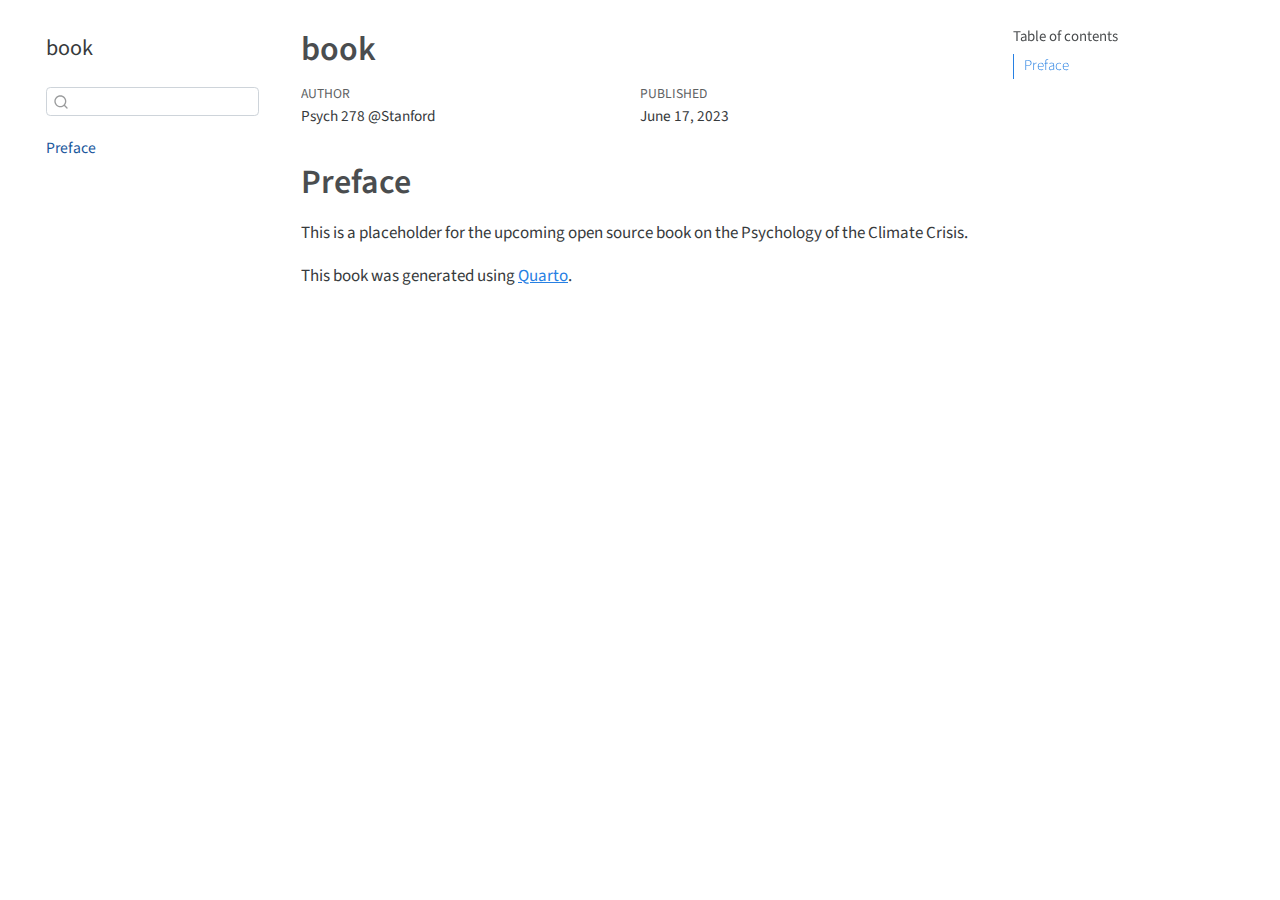
==== docs/index.html @ cfa61a4f "initial add" ====
<!DOCTYPE html>
<html xmlns="http://www.w3.org/1999/xhtml" lang="en" xml:lang="en"><head>

<meta charset="utf-8">
<meta name="generator" content="quarto-99.9.9">

<meta name="viewport" content="width=device-width, initial-scale=1.0, user-scalable=yes">

<meta name="author" content="Psych 278 @Stanford">
<meta name="dcterms.date" content="2023-06-17">

<title>book</title>
<style>
code{white-space: pre-wrap;}
span.smallcaps{font-variant: small-caps;}
div.columns{display: flex; gap: min(4vw, 1.5em);}
div.column{flex: auto; overflow-x: auto;}
div.hanging-indent{margin-left: 1.5em; text-indent: -1.5em;}
ul.task-list{list-style: none;}
ul.task-list li input[type="checkbox"] {
  width: 0.8em;
  margin: 0 0.8em 0.2em -1em; /* quarto-specific, see https://github.com/quarto-dev/quarto-cli/issues/4556 */ 
  vertical-align: middle;
}
</style>


<script src="site_libs/quarto-nav/quarto-nav.js"></script>
<script src="site_libs/quarto-nav/headroom.min.js"></script>
<script src="site_libs/clipboard/clipboard.min.js"></script>
<script src="site_libs/quarto-search/autocomplete.umd.js"></script>
<script src="site_libs/quarto-search/fuse.min.js"></script>
<script src="site_libs/quarto-search/quarto-search.js"></script>
<meta name="quarto:offset" content="./">
<script src="site_libs/quarto-html/quarto.js"></script>
<script src="site_libs/quarto-html/popper.min.js"></script>
<script src="site_libs/quarto-html/tippy.umd.min.js"></script>
<script src="site_libs/quarto-html/anchor.min.js"></script>
<link href="site_libs/quarto-html/tippy.css" rel="stylesheet">
<link href="site_libs/quarto-html/quarto-syntax-highlighting.css" rel="stylesheet" id="quarto-text-highlighting-styles">
<script src="site_libs/bootstrap/bootstrap.min.js"></script>
<link href="site_libs/bootstrap/bootstrap-icons.css" rel="stylesheet">
<link href="site_libs/bootstrap/bootstrap.min.css" rel="stylesheet" id="quarto-bootstrap" data-mode="light">
<script id="quarto-search-options" type="application/json">{
  "location": "sidebar",
  "copy-button": false,
  "collapse-after": 3,
  "panel-placement": "start",
  "type": "textbox",
  "limit": 20,
  "language": {
    "search-no-results-text": "No results",
    "search-matching-documents-text": "matching documents",
    "search-copy-link-title": "Copy link to search",
    "search-hide-matches-text": "Hide additional matches",
    "search-more-match-text": "more match in this document",
    "search-more-matches-text": "more matches in this document",
    "search-clear-button-title": "Clear",
    "search-detached-cancel-button-title": "Cancel",
    "search-submit-button-title": "Submit"
  }
}</script>


</head>

<body class="nav-sidebar floating">

<div id="quarto-search-results"></div>
  <header id="quarto-header" class="headroom fixed-top">
  <nav class="quarto-secondary-nav">
    <div class="container-fluid d-flex">
      <button type="button" class="quarto-btn-toggle btn" data-bs-toggle="collapse" data-bs-target="#quarto-sidebar,#quarto-sidebar-glass" aria-controls="quarto-sidebar" aria-expanded="false" aria-label="Toggle sidebar navigation" onclick="if (window.quartoToggleHeadroom) { window.quartoToggleHeadroom(); }">
        <i class="bi bi-layout-text-sidebar-reverse"></i>
      </button>
      <nav class="quarto-page-breadcrumbs" aria-label="breadcrumb"><ol class="breadcrumb"><li class="breadcrumb-item"><a href="./index.html">Preface</a></li></ol></nav>
      <a class="flex-grow-1" role="button" data-bs-toggle="collapse" data-bs-target="#quarto-sidebar,#quarto-sidebar-glass" aria-controls="quarto-sidebar" aria-expanded="false" aria-label="Toggle sidebar navigation" onclick="if (window.quartoToggleHeadroom) { window.quartoToggleHeadroom(); }">      
      </a>
      <button type="button" class="btn quarto-search-button" aria-label="Search" onclick="window.quartoOpenSearch();">
        <i class="bi bi-search"></i>
      </button>
    </div>
  </nav>
</header>
<!-- content -->
<div id="quarto-content" class="quarto-container page-columns page-rows-contents page-layout-article">
<!-- sidebar -->
  <nav id="quarto-sidebar" class="sidebar collapse collapse-horizontal sidebar-navigation floating overflow-auto">
    <div class="pt-lg-2 mt-2 text-left sidebar-header">
    <div class="sidebar-title mb-0 py-0">
      <a href="./">book</a> 
    </div>
      </div>
        <div class="mt-2 flex-shrink-0 align-items-center">
        <div class="sidebar-search">
        <div id="quarto-search" class="" title="Search"></div>
        </div>
        </div>
    <div class="sidebar-menu-container"> 
    <ul class="list-unstyled mt-1">
        <li class="sidebar-item">
  <div class="sidebar-item-container"> 
  <a href="./index.html" class="sidebar-item-text sidebar-link active">
 <span class="menu-text">Preface</span></a>
  </div>
</li>
    </ul>
    </div>
</nav>
<div id="quarto-sidebar-glass" data-bs-toggle="collapse" data-bs-target="#quarto-sidebar,#quarto-sidebar-glass"></div>
<!-- margin-sidebar -->
    <div id="quarto-margin-sidebar" class="sidebar margin-sidebar">
        <nav id="TOC" role="doc-toc" class="toc-active">
    <h2 id="toc-title">Table of contents</h2>
   
  <ul>
  <li><a href="#preface" id="toc-preface" class="nav-link active" data-scroll-target="#preface">Preface</a></li>
  </ul>
</nav>
    </div>
<!-- main -->
<main class="content" id="quarto-document-content">

<header id="title-block-header" class="quarto-title-block default">
<div class="quarto-title">
<h1 class="title">book</h1>
</div>



<div class="quarto-title-meta">

    <div>
    <div class="quarto-title-meta-heading">Author</div>
    <div class="quarto-title-meta-contents">
             <p>Psych 278 <span class="citation" data-cites="Stanford">@Stanford</span> </p>
          </div>
  </div>
    
    <div>
    <div class="quarto-title-meta-heading">Published</div>
    <div class="quarto-title-meta-contents">
      <p class="date">June 17, 2023</p>
    </div>
  </div>
  
    
  </div>
  

</header>

<section id="preface" class="level1 unnumbered">
<h1 class="unnumbered">Preface</h1>
<p>This is a placeholder for the upcoming open source book on the Psychology of the Climate Crisis.</p>
<p>This book was generated using <a href="https://quarto.org">Quarto</a>.</p>


</section>

</main> <!-- /main -->
<script id="quarto-html-after-body" type="application/javascript">
window.document.addEventListener("DOMContentLoaded", function (event) {
  const toggleBodyColorMode = (bsSheetEl) => {
    const mode = bsSheetEl.getAttribute("data-mode");
    const bodyEl = window.document.querySelector("body");
    if (mode === "dark") {
      bodyEl.classList.add("quarto-dark");
      bodyEl.classList.remove("quarto-light");
    } else {
      bodyEl.classList.add("quarto-light");
      bodyEl.classList.remove("quarto-dark");
    }
  }
  const toggleBodyColorPrimary = () => {
    const bsSheetEl = window.document.querySelector("link#quarto-bootstrap");
    if (bsSheetEl) {
      toggleBodyColorMode(bsSheetEl);
    }
  }
  toggleBodyColorPrimary();  
  const icon = "";
  const anchorJS = new window.AnchorJS();
  anchorJS.options = {
    placement: 'right',
    icon: icon
  };
  anchorJS.add('.anchored');
  const isCodeAnnotation = (el) => {
    for (const clz of el.classList) {
      if (clz.startsWith('code-annotation-')) {                     
        return true;
      }
    }
    return false;
  }
  const clipboard = new window.ClipboardJS('.code-copy-button', {
    text: function(trigger) {
      const codeEl = trigger.previousElementSibling.cloneNode(true);
      for (const childEl of codeEl.children) {
        if (isCodeAnnotation(childEl)) {
          childEl.remove();
        }
      }
      return codeEl.innerText;
    }
  });
  clipboard.on('success', function(e) {
    // button target
    const button = e.trigger;
    // don't keep focus
    button.blur();
    // flash "checked"
    button.classList.add('code-copy-button-checked');
    var currentTitle = button.getAttribute("title");
    button.setAttribute("title", "Copied!");
    let tooltip;
    if (window.bootstrap) {
      button.setAttribute("data-bs-toggle", "tooltip");
      button.setAttribute("data-bs-placement", "left");
      button.setAttribute("data-bs-title", "Copied!");
      tooltip = new bootstrap.Tooltip(button, 
        { trigger: "manual", 
          customClass: "code-copy-button-tooltip",
          offset: [0, -8]});
      tooltip.show();    
    }
    setTimeout(function() {
      if (tooltip) {
        tooltip.hide();
        button.removeAttribute("data-bs-title");
        button.removeAttribute("data-bs-toggle");
        button.removeAttribute("data-bs-placement");
      }
      button.setAttribute("title", currentTitle);
      button.classList.remove('code-copy-button-checked');
    }, 1000);
    // clear code selection
    e.clearSelection();
  });
  function tippyHover(el, contentFn) {
    const config = {
      allowHTML: true,
      content: contentFn,
      maxWidth: 500,
      delay: 100,
      arrow: false,
      appendTo: function(el) {
          return el.parentElement;
      },
      interactive: true,
      interactiveBorder: 10,
      theme: 'quarto',
      placement: 'bottom-start'
    };
    window.tippy(el, config); 
  }
  const noterefs = window.document.querySelectorAll('a[role="doc-noteref"]');
  for (var i=0; i<noterefs.length; i++) {
    const ref = noterefs[i];
    tippyHover(ref, function() {
      // use id or data attribute instead here
      let href = ref.getAttribute('data-footnote-href') || ref.getAttribute('href');
      try { href = new URL(href).hash; } catch {}
      const id = href.replace(/^#\/?/, "");
      const note = window.document.getElementById(id);
      return note.innerHTML;
    });
  }
      let selectedAnnoteEl;
      const selectorForAnnotation = ( cell, annotation) => {
        let cellAttr = 'data-code-cell="' + cell + '"';
        let lineAttr = 'data-code-annotation="' +  annotation + '"';
        const selector = 'span[' + cellAttr + '][' + lineAttr + ']';
        return selector;
      }
      const selectCodeLines = (annoteEl) => {
        const doc = window.document;
        const targetCell = annoteEl.getAttribute("data-target-cell");
        const targetAnnotation = annoteEl.getAttribute("data-target-annotation");
        const annoteSpan = window.document.querySelector(selectorForAnnotation(targetCell, targetAnnotation));
        const lines = annoteSpan.getAttribute("data-code-lines").split(",");
        const lineIds = lines.map((line) => {
          return targetCell + "-" + line;
        })
        let top = null;
        let height = null;
        let parent = null;
        if (lineIds.length > 0) {
            //compute the position of the single el (top and bottom and make a div)
            const el = window.document.getElementById(lineIds[0]);
            top = el.offsetTop;
            height = el.offsetHeight;
            parent = el.parentElement.parentElement;
          if (lineIds.length > 1) {
            const lastEl = window.document.getElementById(lineIds[lineIds.length - 1]);
            const bottom = lastEl.offsetTop + lastEl.offsetHeight;
            height = bottom - top;
          }
          if (top !== null && height !== null && parent !== null) {
            // cook up a div (if necessary) and position it 
            let div = window.document.getElementById("code-annotation-line-highlight");
            if (div === null) {
              div = window.document.createElement("div");
              div.setAttribute("id", "code-annotation-line-highlight");
              div.style.position = 'absolute';
              parent.appendChild(div);
            }
            div.style.top = top - 2 + "px";
            div.style.height = height + 4 + "px";
            let gutterDiv = window.document.getElementById("code-annotation-line-highlight-gutter");
            if (gutterDiv === null) {
              gutterDiv = window.document.createElement("div");
              gutterDiv.setAttribute("id", "code-annotation-line-highlight-gutter");
              gutterDiv.style.position = 'absolute';
              const codeCell = window.document.getElementById(targetCell);
              const gutter = codeCell.querySelector('.code-annotation-gutter');
              gutter.appendChild(gutterDiv);
            }
            gutterDiv.style.top = top - 2 + "px";
            gutterDiv.style.height = height + 4 + "px";
          }
          selectedAnnoteEl = annoteEl;
        }
      };
      const unselectCodeLines = () => {
        const elementsIds = ["code-annotation-line-highlight", "code-annotation-line-highlight-gutter"];
        elementsIds.forEach((elId) => {
          const div = window.document.getElementById(elId);
          if (div) {
            div.remove();
          }
        });
        selectedAnnoteEl = undefined;
      };
      // Attach click handler to the DT
      const annoteDls = window.document.querySelectorAll('dt[data-target-cell]');
      for (const annoteDlNode of annoteDls) {
        annoteDlNode.addEventListener('click', (event) => {
          const clickedEl = event.target;
          if (clickedEl !== selectedAnnoteEl) {
            unselectCodeLines();
            const activeEl = window.document.querySelector('dt[data-target-cell].code-annotation-active');
            if (activeEl) {
              activeEl.classList.remove('code-annotation-active');
            }
            selectCodeLines(clickedEl);
            clickedEl.classList.add('code-annotation-active');
          } else {
            // Unselect the line
            unselectCodeLines();
            clickedEl.classList.remove('code-annotation-active');
          }
        });
      }
  const findCites = (el) => {
    const parentEl = el.parentElement;
    if (parentEl) {
      const cites = parentEl.dataset.cites;
      if (cites) {
        return {
          el,
          cites: cites.split(' ')
        };
      } else {
        return findCites(el.parentElement)
      }
    } else {
      return undefined;
    }
  };
  var bibliorefs = window.document.querySelectorAll('a[role="doc-biblioref"]');
  for (var i=0; i<bibliorefs.length; i++) {
    const ref = bibliorefs[i];
    const citeInfo = findCites(ref);
    if (citeInfo) {
      tippyHover(citeInfo.el, function() {
        var popup = window.document.createElement('div');
        citeInfo.cites.forEach(function(cite) {
          var citeDiv = window.document.createElement('div');
          citeDiv.classList.add('hanging-indent');
          citeDiv.classList.add('csl-entry');
          var biblioDiv = window.document.getElementById('ref-' + cite);
          if (biblioDiv) {
            citeDiv.innerHTML = biblioDiv.innerHTML;
          }
          popup.appendChild(citeDiv);
        });
        return popup.innerHTML;
      });
    }
  }
});
</script>
</div> <!-- /content -->



</body></html>
---- docs/site_libs/quarto-html/tippy.css ----
.tippy-box[data-animation=fade][data-state=hidden]{opacity:0}[data-tippy-root]{max-width:calc(100vw - 10px)}.tippy-box{position:relative;background-color:#333;color:#fff;border-radius:4px;font-size:14px;line-height:1.4;white-space:normal;outline:0;transition-property:transform,visibility,opacity}.tippy-box[data-placement^=top]>.tippy-arrow{bottom:0}.tippy-box[data-placement^=top]>.tippy-arrow:before{bottom:-7px;left:0;border-width:8px 8px 0;border-top-color:initial;transform-origin:center top}.tippy-box[data-placement^=bottom]>.tippy-arrow{top:0}.tippy-box[data-placement^=bottom]>.tippy-arrow:before{top:-7px;left:0;border-width:0 8px 8px;border-bottom-color:initial;transform-origin:center bottom}.tippy-box[data-placement^=left]>.tippy-arrow{right:0}.tippy-box[data-placement^=left]>.tippy-arrow:before{border-width:8px 0 8px 8px;border-left-color:initial;right:-7px;transform-origin:center left}.tippy-box[data-placement^=right]>.tippy-arrow{left:0}.tippy-box[data-placement^=right]>.tippy-arrow:before{left:-7px;border-width:8px 8px 8px 0;border-right-color:initial;transform-origin:center right}.tippy-box[data-inertia][data-state=visible]{transition-timing-function:cubic-bezier(.54,1.5,.38,1.11)}.tippy-arrow{width:16px;height:16px;color:#333}.tippy-arrow:before{content:"";position:absolute;border-color:transparent;border-style:solid}.tippy-content{position:relative;padding:5px 9px;z-index:1}
---- docs/site_libs/quarto-html/quarto-syntax-highlighting.css ----
/* quarto syntax highlight colors */
:root {
  --quarto-hl-ot-color: #003B4F;
  --quarto-hl-at-color: #657422;
  --quarto-hl-ss-color: #20794D;
  --quarto-hl-an-color: #5E5E5E;
  --quarto-hl-fu-color: #4758AB;
  --quarto-hl-st-color: #20794D;
  --quarto-hl-cf-color: #003B4F;
  --quarto-hl-op-color: #5E5E5E;
  --quarto-hl-er-color: #AD0000;
  --quarto-hl-bn-color: #AD0000;
  --quarto-hl-al-color: #AD0000;
  --quarto-hl-va-color: #111111;
  --quarto-hl-bu-color: inherit;
  --quarto-hl-ex-color: inherit;
  --quarto-hl-pp-color: #AD0000;
  --quarto-hl-in-color: #5E5E5E;
  --quarto-hl-vs-color: #20794D;
  --quarto-hl-wa-color: #5E5E5E;
  --quarto-hl-do-color: #5E5E5E;
  --quarto-hl-im-color: #00769E;
  --quarto-hl-ch-color: #20794D;
  --quarto-hl-dt-color: #AD0000;
  --quarto-hl-fl-color: #AD0000;
  --quarto-hl-co-color: #5E5E5E;
  --quarto-hl-cv-color: #5E5E5E;
  --quarto-hl-cn-color: #8f5902;
  --quarto-hl-sc-color: #5E5E5E;
  --quarto-hl-dv-color: #AD0000;
  --quarto-hl-kw-color: #003B4F;
}

/* other quarto variables */
:root {
  --quarto-font-monospace: SFMono-Regular, Menlo, Monaco, Consolas, "Liberation Mono", "Courier New", monospace;
}

pre > code.sourceCode > span {
  color: #003B4F;
}

code span {
  color: #003B4F;
}

code.sourceCode > span {
  color: #003B4F;
}

div.sourceCode,
div.sourceCode pre.sourceCode {
  color: #003B4F;
}

code span.ot {
  color: #003B4F;
  font-style: inherit;
}

code span.at {
  color: #657422;
  font-style: inherit;
}

code span.ss {
  color: #20794D;
  font-style: inherit;
}

code span.an {
  color: #5E5E5E;
  font-style: inherit;
}

code span.fu {
  color: #4758AB;
  font-style: inherit;
}

code span.st {
  color: #20794D;
  font-style: inherit;
}

code span.cf {
  color: #003B4F;
  font-style: inherit;
}

code span.op {
  color: #5E5E5E;
  font-style: inherit;
}

code span.er {
  color: #AD0000;
  font-style: inherit;
}

code span.bn {
  color: #AD0000;
  font-style: inherit;
}

code span.al {
  color: #AD0000;
  font-style: inherit;
}

code span.va {
  color: #111111;
  font-style: inherit;
}

code span.bu {
  font-style: inherit;
}

code span.ex {
  font-style: inherit;
}

code span.pp {
  color: #AD0000;
  font-style: inherit;
}

code span.in {
  color: #5E5E5E;
  font-style: inherit;
}

code span.vs {
  color: #20794D;
  font-style: inherit;
}

code span.wa {
  color: #5E5E5E;
  font-style: italic;
}

code span.do {
  color: #5E5E5E;
  font-style: italic;
}

code span.im {
  color: #00769E;
  font-style: inherit;
}

code span.ch {
  color: #20794D;
  font-style: inherit;
}

code span.dt {
  color: #AD0000;
  font-style: inherit;
}

code span.fl {
  color: #AD0000;
  font-style: inherit;
}

code span.co {
  color: #5E5E5E;
  font-style: inherit;
}

code span.cv {
  color: #5E5E5E;
  font-style: italic;
}

code span.cn {
  color: #8f5902;
  font-style: inherit;
}

code span.sc {
  color: #5E5E5E;
  font-style: inherit;
}

code span.dv {
  color: #AD0000;
  font-style: inherit;
}

code span.kw {
  color: #003B4F;
  font-style: inherit;
}

.prevent-inlining {
  content: "</";
}

/*# sourceMappingURL=debc5d5d77c3f9108843748ff7464032.css.map */
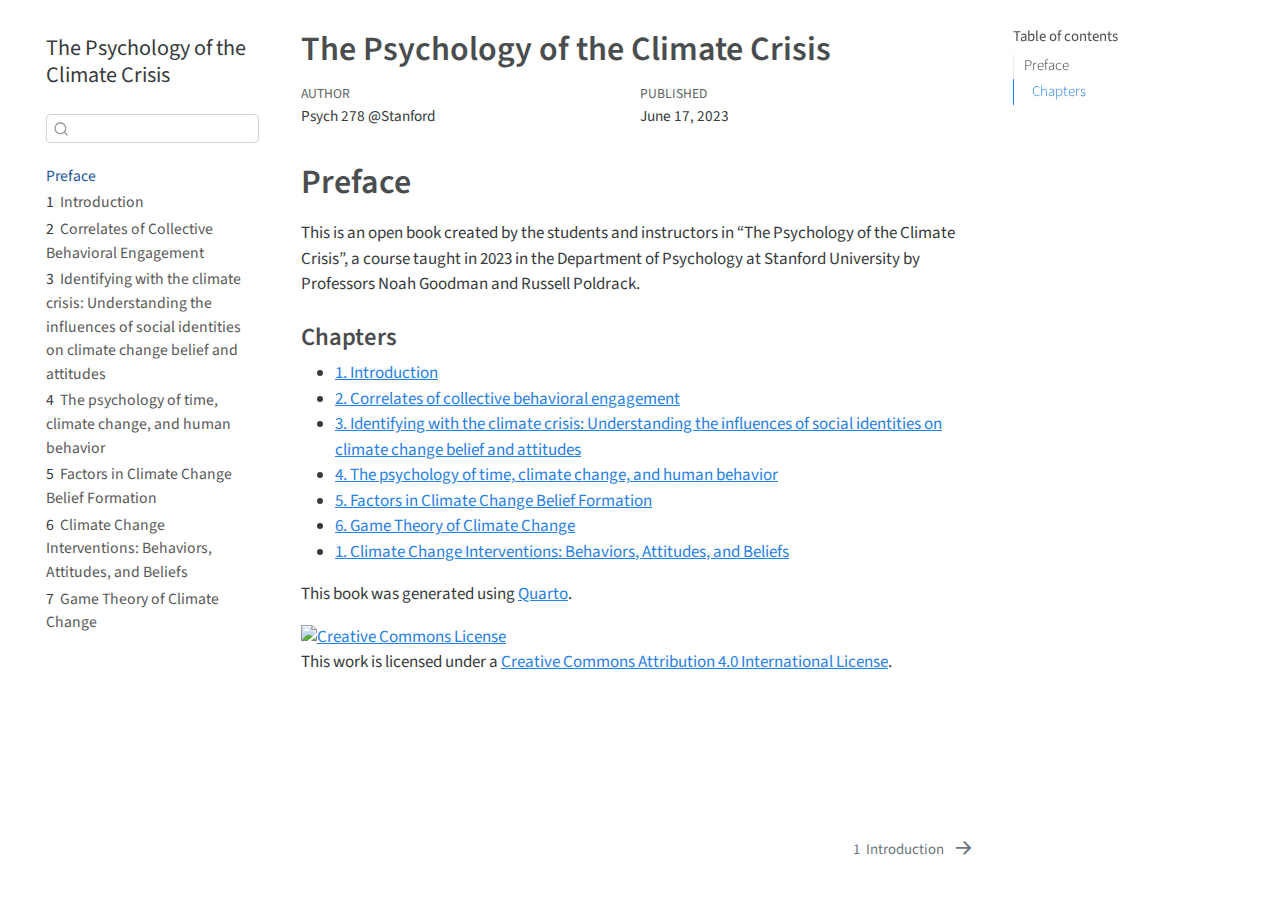
==== commit 91d96e22: "added chapters" ====
--- a/docs/index.html
+++ b/docs/index.html
@@ -9,7 +9,7 @@
 <meta name="author" content="Psych 278 @Stanford">
 <meta name="dcterms.date" content="2023-06-17">
 
-<title>book</title>
+<title>The Psychology of the Climate Crisis</title>
 <style>
 code{white-space: pre-wrap;}
 span.smallcaps{font-variant: small-caps;}
@@ -32,6 +32,7 @@
 <script src="site_libs/quarto-search/fuse.min.js"></script>
 <script src="site_libs/quarto-search/quarto-search.js"></script>
 <meta name="quarto:offset" content="./">
+<link href="./chapters/intro.html" rel="next">
 <script src="site_libs/quarto-html/quarto.js"></script>
 <script src="site_libs/quarto-html/popper.min.js"></script>
 <script src="site_libs/quarto-html/tippy.umd.min.js"></script>
@@ -88,7 +89,7 @@
   <nav id="quarto-sidebar" class="sidebar collapse collapse-horizontal sidebar-navigation floating overflow-auto">
     <div class="pt-lg-2 mt-2 text-left sidebar-header">
     <div class="sidebar-title mb-0 py-0">
-      <a href="./">book</a> 
+      <a href="./">The Psychology of the Climate Crisis</a> 
     </div>
       </div>
         <div class="mt-2 flex-shrink-0 align-items-center">
@@ -102,6 +103,48 @@
   <div class="sidebar-item-container"> 
   <a href="./index.html" class="sidebar-item-text sidebar-link active">
  <span class="menu-text">Preface</span></a>
+  </div>
+</li>
+        <li class="sidebar-item">
+  <div class="sidebar-item-container"> 
+  <a href="./chapters/intro.html" class="sidebar-item-text sidebar-link">
+ <span class="menu-text"><span class="chapter-number">1</span>&nbsp; <span class="chapter-title">Introduction</span></span></a>
+  </div>
+</li>
+        <li class="sidebar-item">
+  <div class="sidebar-item-container"> 
+  <a href="./chapters/behavior_change.html" class="sidebar-item-text sidebar-link">
+ <span class="menu-text"><span class="chapter-number">2</span>&nbsp; <span class="chapter-title">Correlates of Collective Behavioral Engagement</span></span></a>
+  </div>
+</li>
+        <li class="sidebar-item">
+  <div class="sidebar-item-container"> 
+  <a href="./chapters/social_identity.html" class="sidebar-item-text sidebar-link">
+ <span class="menu-text"><span class="chapter-number">3</span>&nbsp; <span class="chapter-title">Identifying with the climate crisis: Understanding the influences of social identities on climate change belief and attitudes</span></span></a>
+  </div>
+</li>
+        <li class="sidebar-item">
+  <div class="sidebar-item-container"> 
+  <a href="./chapters/time.html" class="sidebar-item-text sidebar-link">
+ <span class="menu-text"><span class="chapter-number">4</span>&nbsp; <span class="chapter-title">The psychology of time, climate change, and human behavior</span></span></a>
+  </div>
+</li>
+        <li class="sidebar-item">
+  <div class="sidebar-item-container"> 
+  <a href="./chapters/motivated_reasoning_misinformation.html" class="sidebar-item-text sidebar-link">
+ <span class="menu-text"><span class="chapter-number">5</span>&nbsp; <span class="chapter-title">Factors in Climate Change Belief Formation</span></span></a>
+  </div>
+</li>
+        <li class="sidebar-item">
+  <div class="sidebar-item-container"> 
+  <a href="./chapters/interventions.html" class="sidebar-item-text sidebar-link">
+ <span class="menu-text"><span class="chapter-number">6</span>&nbsp; <span class="chapter-title">Climate Change Interventions: Behaviors, Attitudes, and Beliefs</span></span></a>
+  </div>
+</li>
+        <li class="sidebar-item">
+  <div class="sidebar-item-container"> 
+  <a href="./chapters/game_theory.html" class="sidebar-item-text sidebar-link">
+ <span class="menu-text"><span class="chapter-number">7</span>&nbsp; <span class="chapter-title">Game Theory of Climate Change</span></span></a>
   </div>
 </li>
     </ul>
@@ -114,7 +157,10 @@
     <h2 id="toc-title">Table of contents</h2>
    
   <ul>
-  <li><a href="#preface" id="toc-preface" class="nav-link active" data-scroll-target="#preface">Preface</a></li>
+  <li><a href="#preface" id="toc-preface" class="nav-link active" data-scroll-target="#preface">Preface</a>
+  <ul class="collapse">
+  <li><a href="#chapters" id="toc-chapters" class="nav-link" data-scroll-target="#chapters">Chapters</a></li>
+  </ul></li>
   </ul>
 </nav>
     </div>
@@ -123,7 +169,7 @@
 
 <header id="title-block-header" class="quarto-title-block default">
 <div class="quarto-title">
-<h1 class="title">book</h1>
+<h1 class="title">The Psychology of the Climate Crisis</h1>
 </div>
 
 
@@ -152,10 +198,23 @@
 
 <section id="preface" class="level1 unnumbered">
 <h1 class="unnumbered">Preface</h1>
-<p>This is a placeholder for the upcoming open source book on the Psychology of the Climate Crisis.</p>
+<p>This is an open book created by the students and instructors in “The Psychology of the Climate Crisis”, a course taught in 2023 in the Department of Psychology at Stanford University by Professors Noah Goodman and Russell Poldrack.</p>
+<section id="chapters" class="level3">
+<h3 class="anchored" data-anchor-id="chapters">Chapters</h3>
+<ul>
+<li><a href="./chapters/intro.html">1. Introduction</a></li>
+<li><a href="./chapters/behavior_change.html">2. Correlates of collective behavioral engagement</a></li>
+<li><a href="./chapters/social_identity.html">3. Identifying with the climate crisis: Understanding the influences of social identities on climate change belief and attitudes</a></li>
+<li><a href="./chapters/time.html">4. The psychology of time, climate change, and human behavior</a></li>
+<li><a href="./chapters/motivated_reasoning_misinformation.html">5. Factors in Climate Change Belief Formation</a></li>
+<li><a href="./chapters/game_theory.html">6. Game Theory of Climate Change</a></li>
+<li><a href="./chapters/behavior_change.html">1. Climate Change Interventions: Behaviors, Attitudes, and Beliefs</a></li>
+</ul>
 <p>This book was generated using <a href="https://quarto.org">Quarto</a>.</p>
-
-
+<p><a rel="license" href="http://creativecommons.org/licenses/by/4.0/"><img alt="Creative Commons License" style="border-width:0" src="https://i.creativecommons.org/l/by/4.0/88x31.png"></a><br>This work is licensed under a <a rel="license" href="http://creativecommons.org/licenses/by/4.0/">Creative Commons Attribution 4.0 International License</a>.</p>
+
+
+</section>
 </section>
 
 </main> <!-- /main -->
@@ -392,6 +451,15 @@
   }
 });
 </script>
+<nav class="page-navigation">
+  <div class="nav-page nav-page-previous">
+  </div>
+  <div class="nav-page nav-page-next">
+      <a href="./chapters/intro.html" class="pagination-link">
+        <span class="nav-page-text"><span class="chapter-number">1</span>&nbsp; <span class="chapter-title">Introduction</span></span> <i class="bi bi-arrow-right-short"></i>
+      </a>
+  </div>
+</nav>
 </div> <!-- /content -->
 
 
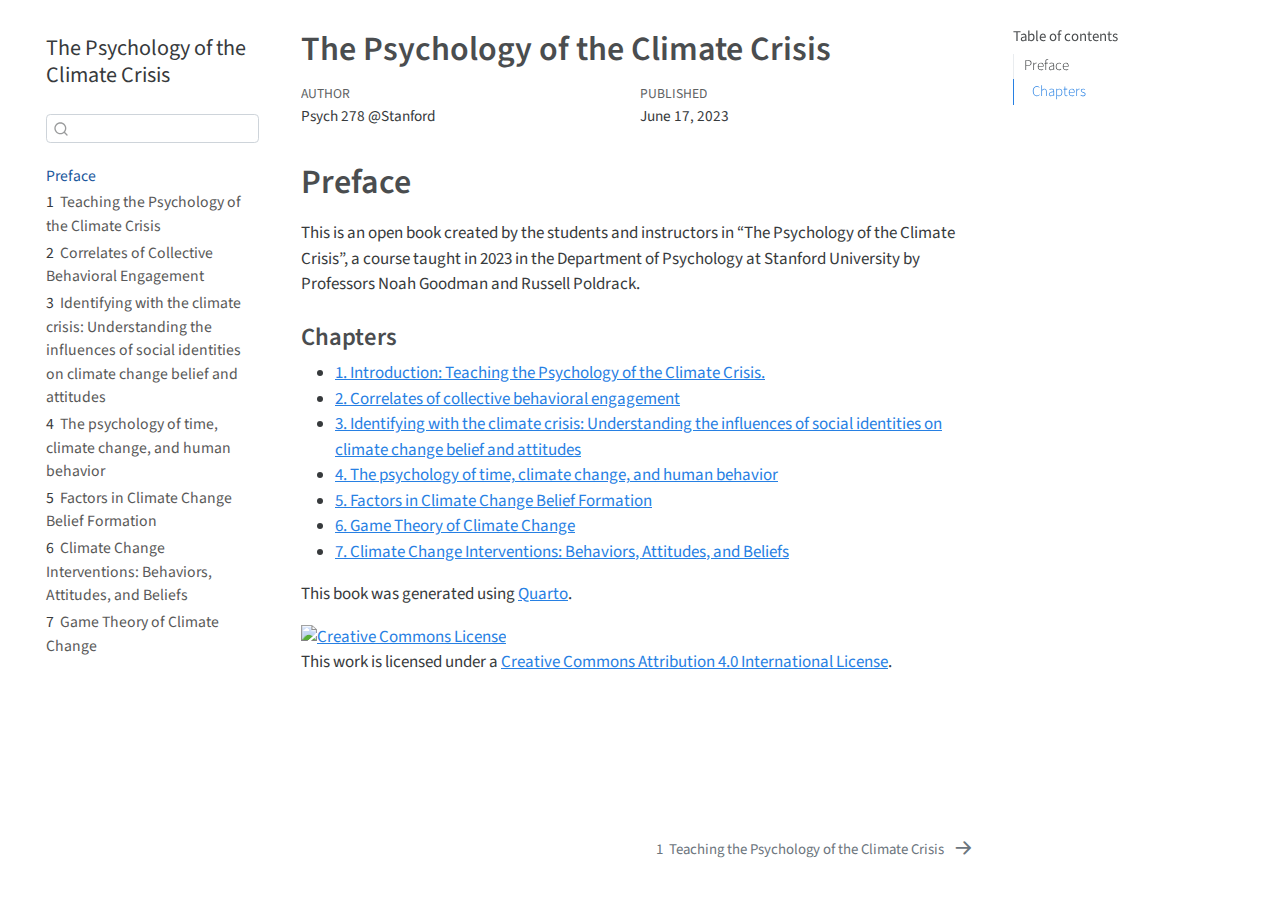
==== commit 3b77f317: "rebuild, fix index" ====
--- a/docs/index.html
+++ b/docs/index.html
@@ -32,7 +32,7 @@
 <script src="site_libs/quarto-search/fuse.min.js"></script>
 <script src="site_libs/quarto-search/quarto-search.js"></script>
 <meta name="quarto:offset" content="./">
-<link href="./chapters/intro.html" rel="next">
+<link href="./chapters/psychology-climate-change.html" rel="next">
 <script src="site_libs/quarto-html/quarto.js"></script>
 <script src="site_libs/quarto-html/popper.min.js"></script>
 <script src="site_libs/quarto-html/tippy.umd.min.js"></script>
@@ -49,6 +49,11 @@
   "panel-placement": "start",
   "type": "textbox",
   "limit": 20,
+  "keyboard-shortcut": [
+    "f",
+    "/",
+    "s"
+  ],
   "language": {
     "search-no-results-text": "No results",
     "search-matching-documents-text": "matching documents",
@@ -58,7 +63,8 @@
     "search-more-matches-text": "more matches in this document",
     "search-clear-button-title": "Clear",
     "search-detached-cancel-button-title": "Cancel",
-    "search-submit-button-title": "Submit"
+    "search-submit-button-title": "Submit",
+    "search-label": "Search"
   }
 }</script>
 
@@ -74,10 +80,10 @@
       <button type="button" class="quarto-btn-toggle btn" data-bs-toggle="collapse" data-bs-target="#quarto-sidebar,#quarto-sidebar-glass" aria-controls="quarto-sidebar" aria-expanded="false" aria-label="Toggle sidebar navigation" onclick="if (window.quartoToggleHeadroom) { window.quartoToggleHeadroom(); }">
         <i class="bi bi-layout-text-sidebar-reverse"></i>
       </button>
-      <nav class="quarto-page-breadcrumbs" aria-label="breadcrumb"><ol class="breadcrumb"><li class="breadcrumb-item"><a href="./index.html">Preface</a></li></ol></nav>
-      <a class="flex-grow-1" role="button" data-bs-toggle="collapse" data-bs-target="#quarto-sidebar,#quarto-sidebar-glass" aria-controls="quarto-sidebar" aria-expanded="false" aria-label="Toggle sidebar navigation" onclick="if (window.quartoToggleHeadroom) { window.quartoToggleHeadroom(); }">      
-      </a>
-      <button type="button" class="btn quarto-search-button" aria-label="Search" onclick="window.quartoOpenSearch();">
+        <nav class="quarto-page-breadcrumbs" aria-label="breadcrumb"><ol class="breadcrumb"><li class="breadcrumb-item"><a href="./index.html">Preface</a></li></ol></nav>
+        <a class="flex-grow-1" role="button" data-bs-toggle="collapse" data-bs-target="#quarto-sidebar,#quarto-sidebar-glass" aria-controls="quarto-sidebar" aria-expanded="false" aria-label="Toggle sidebar navigation" onclick="if (window.quartoToggleHeadroom) { window.quartoToggleHeadroom(); }">      
+        </a>
+      <button type="button" class="btn quarto-search-button" aria-label="" onclick="window.quartoOpenSearch();">
         <i class="bi bi-search"></i>
       </button>
     </div>
@@ -107,8 +113,8 @@
 </li>
         <li class="sidebar-item">
   <div class="sidebar-item-container"> 
-  <a href="./chapters/intro.html" class="sidebar-item-text sidebar-link">
- <span class="menu-text"><span class="chapter-number">1</span>&nbsp; <span class="chapter-title">Introduction</span></span></a>
+  <a href="./chapters/psychology-climate-change.html" class="sidebar-item-text sidebar-link">
+ <span class="menu-text"><span class="chapter-number">1</span>&nbsp; <span class="chapter-title">Teaching the Psychology of the Climate Crisis</span></span></a>
   </div>
 </li>
         <li class="sidebar-item">
@@ -194,6 +200,7 @@
   </div>
   
 
+
 </header>
 
 <section id="preface" class="level1 unnumbered">
@@ -202,13 +209,13 @@
 <section id="chapters" class="level3">
 <h3 class="anchored" data-anchor-id="chapters">Chapters</h3>
 <ul>
-<li><a href="./chapters/intro.html">1. Introduction</a></li>
+<li><a href="./chapters/psychology-climate-change.html">1. Introduction: Teaching the Psychology of the Climate Crisis.</a></li>
 <li><a href="./chapters/behavior_change.html">2. Correlates of collective behavioral engagement</a></li>
 <li><a href="./chapters/social_identity.html">3. Identifying with the climate crisis: Understanding the influences of social identities on climate change belief and attitudes</a></li>
 <li><a href="./chapters/time.html">4. The psychology of time, climate change, and human behavior</a></li>
 <li><a href="./chapters/motivated_reasoning_misinformation.html">5. Factors in Climate Change Belief Formation</a></li>
 <li><a href="./chapters/game_theory.html">6. Game Theory of Climate Change</a></li>
-<li><a href="./chapters/behavior_change.html">1. Climate Change Interventions: Behaviors, Attitudes, and Beliefs</a></li>
+<li><a href="./chapters/behavior_change.html">7. Climate Change Interventions: Behaviors, Attitudes, and Beliefs</a></li>
 </ul>
 <p>This book was generated using <a href="https://quarto.org">Quarto</a>.</p>
 <p><a rel="license" href="http://creativecommons.org/licenses/by/4.0/"><img alt="Creative Commons License" style="border-width:0" src="https://i.creativecommons.org/l/by/4.0/88x31.png"></a><br>This work is licensed under a <a rel="license" href="http://creativecommons.org/licenses/by/4.0/">Creative Commons Attribution 4.0 International License</a>.</p>
@@ -297,10 +304,9 @@
     // clear code selection
     e.clearSelection();
   });
-  function tippyHover(el, contentFn) {
+  function tippyHover(el, contentFn, onTriggerFn, onUntriggerFn) {
     const config = {
       allowHTML: true,
-      content: contentFn,
       maxWidth: 500,
       delay: 100,
       arrow: false,
@@ -310,8 +316,17 @@
       interactive: true,
       interactiveBorder: 10,
       theme: 'quarto',
-      placement: 'bottom-start'
+      placement: 'bottom-start',
     };
+    if (contentFn) {
+      config.content = contentFn;
+    }
+    if (onTriggerFn) {
+      config.onTrigger = onTriggerFn;
+    }
+    if (onUntriggerFn) {
+      config.onUntrigger = onUntriggerFn;
+    }
     window.tippy(el, config); 
   }
   const noterefs = window.document.querySelectorAll('a[role="doc-noteref"]');
@@ -324,6 +339,66 @@
       const id = href.replace(/^#\/?/, "");
       const note = window.document.getElementById(id);
       return note.innerHTML;
+    });
+  }
+  const xrefs = window.document.querySelectorAll('a.quarto-xref');
+  const processXRef = (id, note) => {
+    if (id.startsWith('sec-')) {
+      // Special case sections, only their first couple elements
+      const container = document.createElement("div");
+      if (note.children && note.children.length > 2) {
+        for (let i = 0; i < 2; i++) {
+          container.appendChild(note.children[i].cloneNode(true));
+        }
+        return container.innerHTML
+      } else {
+        return note.innerHTML;
+      }
+    } else {
+      return note.innerHTML;
+    }
+  }
+  for (var i=0; i<xrefs.length; i++) {
+    const xref = xrefs[i];
+    tippyHover(xref, undefined, function(instance) {
+      instance.disable();
+      let url = xref.getAttribute('href');
+      let hash = undefined; 
+      if (url.startsWith('#')) {
+        hash = url;
+      } else {
+        try { hash = new URL(url).hash; } catch {}
+      }
+      if (hash) {
+        const id = hash.replace(/^#\/?/, "");
+        const note = window.document.getElementById(id);
+        if (note !== null) {
+          try {
+            const html = processXRef(id, note);
+            instance.setContent(html);
+          } finally {
+            instance.enable();
+            instance.show();
+          }
+        } else {
+          // See if we can fetch this
+          fetch(url.split('#')[0])
+          .then(res => res.text())
+          .then(html => {
+            const parser = new DOMParser();
+            const htmlDoc = parser.parseFromString(html, "text/html");
+            const note = htmlDoc.getElementById(id);
+            if (note !== null) {
+              const html = processXRef(id, note);
+              instance.setContent(html);
+            } 
+          }).finally(() => {
+            instance.enable();
+            instance.show();
+          });
+        }
+      }
+    }, function(instance) {
     });
   }
       let selectedAnnoteEl;
@@ -367,6 +442,7 @@
             }
             div.style.top = top - 2 + "px";
             div.style.height = height + 4 + "px";
+            div.style.left = 0;
             let gutterDiv = window.document.getElementById("code-annotation-line-highlight-gutter");
             if (gutterDiv === null) {
               gutterDiv = window.document.createElement("div");
@@ -455,8 +531,8 @@
   <div class="nav-page nav-page-previous">
   </div>
   <div class="nav-page nav-page-next">
-      <a href="./chapters/intro.html" class="pagination-link">
-        <span class="nav-page-text"><span class="chapter-number">1</span>&nbsp; <span class="chapter-title">Introduction</span></span> <i class="bi bi-arrow-right-short"></i>
+      <a href="./chapters/psychology-climate-change.html" class="pagination-link">
+        <span class="nav-page-text"><span class="chapter-number">1</span>&nbsp; <span class="chapter-title">Teaching the Psychology of the Climate Crisis</span></span> <i class="bi bi-arrow-right-short"></i>
       </a>
   </div>
 </nav>
@@ -464,4 +540,5 @@
 
 
 
+
 </body></html>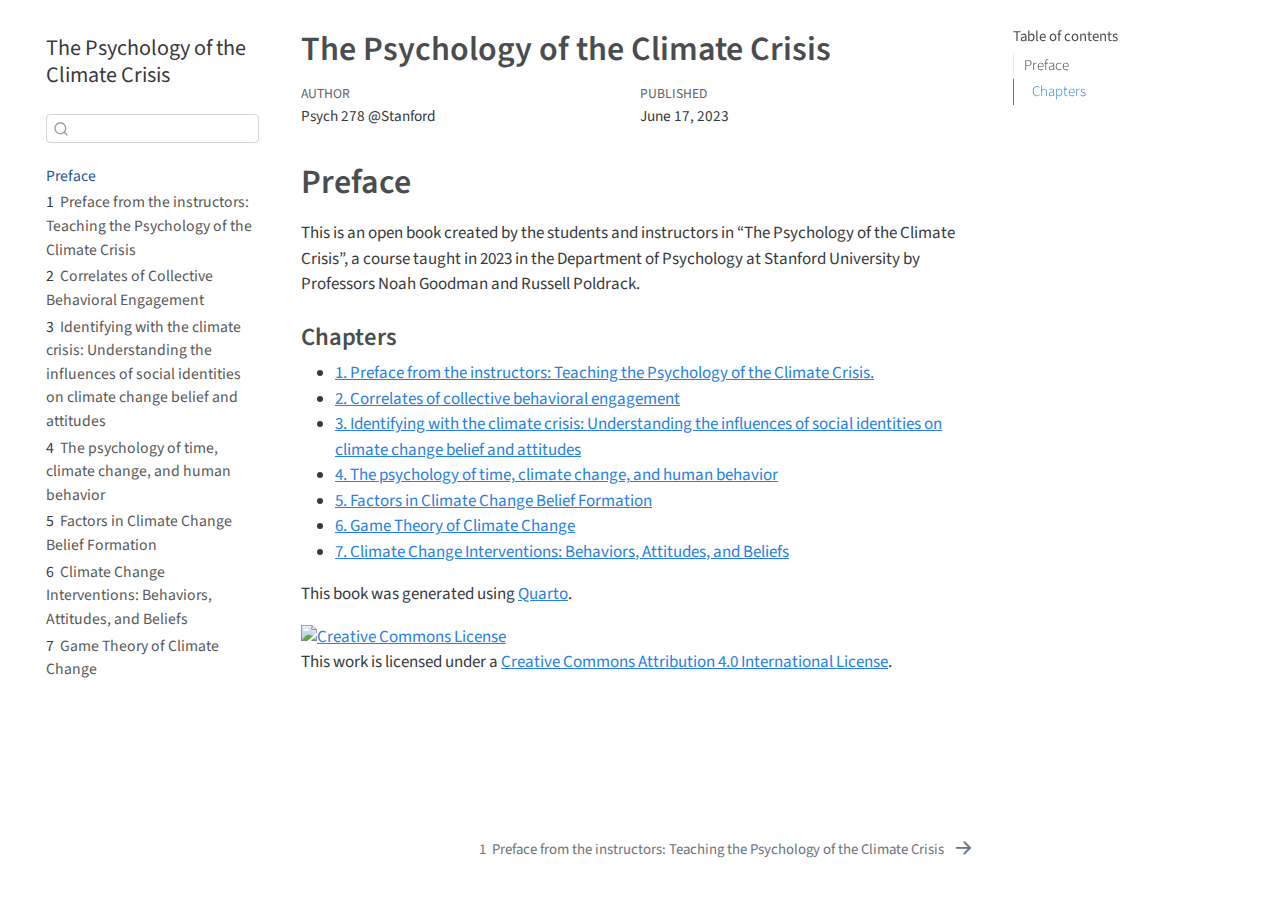
==== commit adbd1d41: "fix ch7 link" ====
--- a/docs/index.html
+++ b/docs/index.html
@@ -114,7 +114,7 @@
         <li class="sidebar-item">
   <div class="sidebar-item-container"> 
   <a href="./chapters/psychology-climate-change.html" class="sidebar-item-text sidebar-link">
- <span class="menu-text"><span class="chapter-number">1</span>&nbsp; <span class="chapter-title">Teaching the Psychology of the Climate Crisis</span></span></a>
+ <span class="menu-text"><span class="chapter-number">1</span>&nbsp; <span class="chapter-title">Preface from the instructors: Teaching the Psychology of the Climate Crisis</span></span></a>
   </div>
 </li>
         <li class="sidebar-item">
@@ -209,13 +209,13 @@
 <section id="chapters" class="level3">
 <h3 class="anchored" data-anchor-id="chapters">Chapters</h3>
 <ul>
-<li><a href="./chapters/psychology-climate-change.html">1. Introduction: Teaching the Psychology of the Climate Crisis.</a></li>
+<li><a href="./chapters/psychology-climate-change.html">1. Preface from the instructors: Teaching the Psychology of the Climate Crisis.</a></li>
 <li><a href="./chapters/behavior_change.html">2. Correlates of collective behavioral engagement</a></li>
 <li><a href="./chapters/social_identity.html">3. Identifying with the climate crisis: Understanding the influences of social identities on climate change belief and attitudes</a></li>
 <li><a href="./chapters/time.html">4. The psychology of time, climate change, and human behavior</a></li>
 <li><a href="./chapters/motivated_reasoning_misinformation.html">5. Factors in Climate Change Belief Formation</a></li>
 <li><a href="./chapters/game_theory.html">6. Game Theory of Climate Change</a></li>
-<li><a href="./chapters/behavior_change.html">7. Climate Change Interventions: Behaviors, Attitudes, and Beliefs</a></li>
+<li><a href="./chapters/interventions.html">7. Climate Change Interventions: Behaviors, Attitudes, and Beliefs</a></li>
 </ul>
 <p>This book was generated using <a href="https://quarto.org">Quarto</a>.</p>
 <p><a rel="license" href="http://creativecommons.org/licenses/by/4.0/"><img alt="Creative Commons License" style="border-width:0" src="https://i.creativecommons.org/l/by/4.0/88x31.png"></a><br>This work is licensed under a <a rel="license" href="http://creativecommons.org/licenses/by/4.0/">Creative Commons Attribution 4.0 International License</a>.</p>
@@ -532,7 +532,7 @@
   </div>
   <div class="nav-page nav-page-next">
       <a href="./chapters/psychology-climate-change.html" class="pagination-link">
-        <span class="nav-page-text"><span class="chapter-number">1</span>&nbsp; <span class="chapter-title">Teaching the Psychology of the Climate Crisis</span></span> <i class="bi bi-arrow-right-short"></i>
+        <span class="nav-page-text"><span class="chapter-number">1</span>&nbsp; <span class="chapter-title">Preface from the instructors: Teaching the Psychology of the Climate Crisis</span></span> <i class="bi bi-arrow-right-short"></i>
       </a>
   </div>
 </nav>
